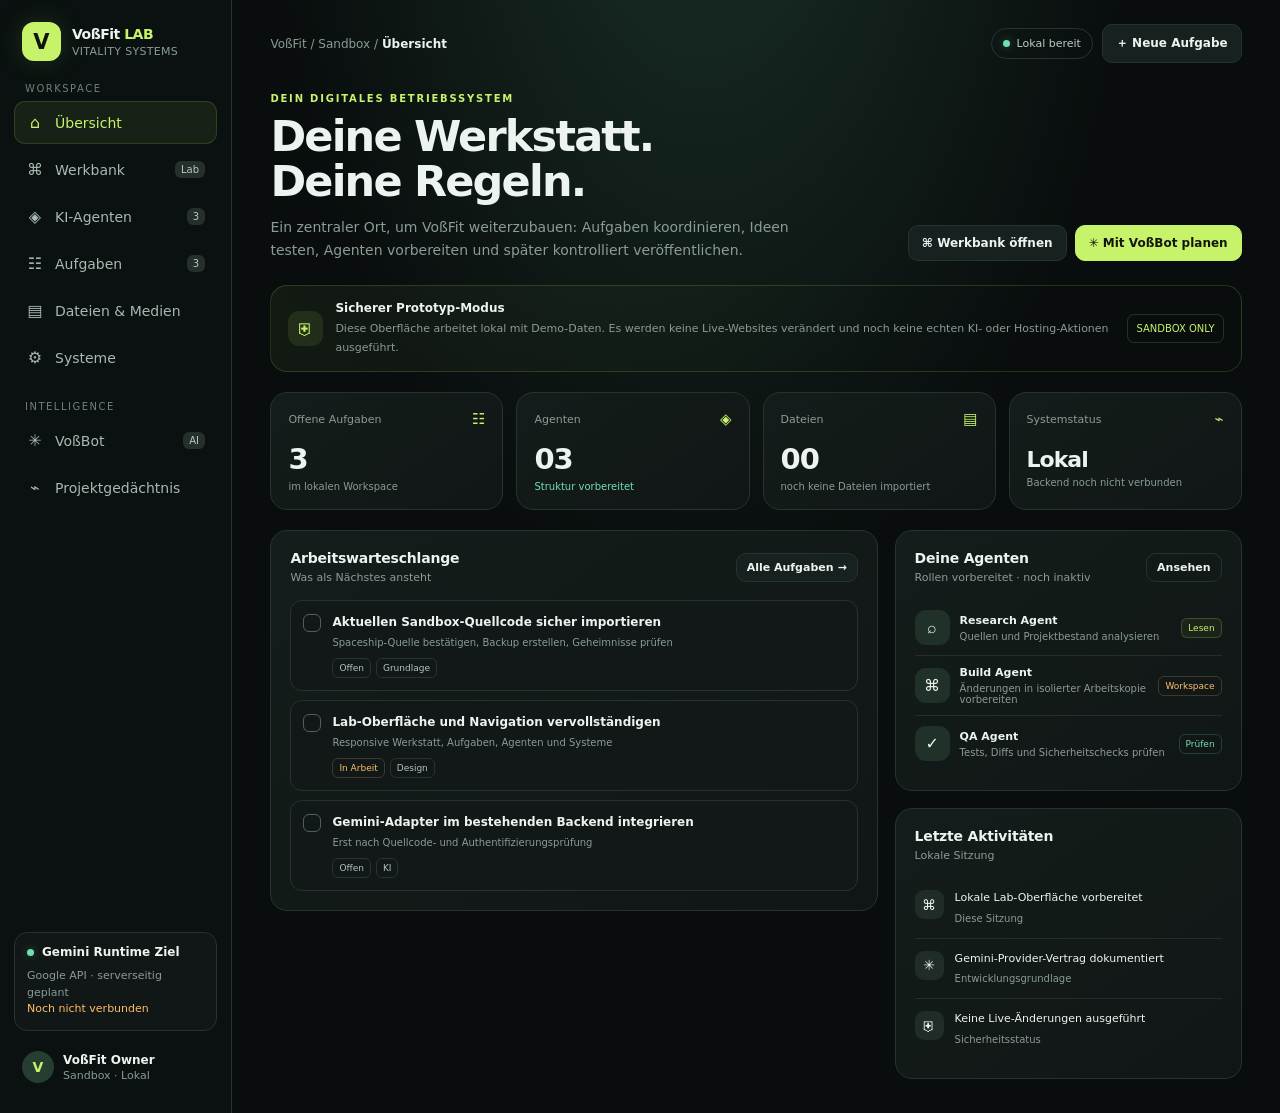
==== apps/lab/index.html @ c57f9d45 "feat: add VoßFit Sandbox Lab workshop prototype" ====
<!doctype html>
<html lang="de">
<head>
<meta charset="utf-8">
<meta name="viewport" content="width=device-width, initial-scale=1">
<meta name="theme-color" content="#0b1010">
<title>VoßFit Lab — Werkstatt</title>
<style>
:root{color-scheme:dark;--bg:#090d0d;--panel:#111818;--panel2:#151f1e;--line:#263331;--muted:#8b9b96;--text:#edf4f0;--lime:#c7f36b;--mint:#71e0b0;--orange:#ffbd69;--red:#ff7e79;--radius:17px;font-family:Inter,ui-sans-serif,system-ui,-apple-system,BlinkMacSystemFont,"Segoe UI",sans-serif}
*{box-sizing:border-box}body{margin:0;background:radial-gradient(ellipse at 55% -20%,#1a3027 0,transparent 44%),var(--bg);color:var(--text);font-size:14px;min-height:100vh}button,input,textarea{font:inherit}button{cursor:pointer;color:inherit}.app{display:grid;grid-template-columns:232px minmax(0,1fr);min-height:100vh}.sidebar{border-right:1px solid var(--line);background:#0b1110f2;padding:22px 14px;display:flex;flex-direction:column;gap:22px}.brand{display:flex;gap:11px;align-items:center;padding:0 8px}.brandmark{height:39px;width:39px;border-radius:12px;background:var(--lime);color:#10150c;display:grid;place-items:center;font-size:21px;font-weight:900;box-shadow:0 0 26px #c7f36b22}.brandname{font-weight:800;letter-spacing:-.5px}.brandname small{display:block;color:var(--muted);font-weight:500;font-size:11px;letter-spacing:.3px;margin-top:3px}.navlabel{font-size:10px;letter-spacing:1.5px;text-transform:uppercase;color:#6f817a;padding:0 11px;margin-bottom:7px}.nav{display:grid;gap:4px}.nav button{display:flex;align-items:center;gap:11px;text-align:left;background:transparent;border:1px solid transparent;border-radius:11px;padding:11px;color:#a9b8b2;width:100%;transition:.18s}.nav button:hover{background:#ffffff08;color:var(--text)}.nav button.active{background:#c7f36b12;border-color:#c7f36b24;color:var(--lime)}.ico{width:18px;text-align:center;font-size:16px}.nav .count{margin-left:auto;font-size:10px;border-radius:6px;background:#25302c;padding:3px 6px;color:#b9c8c1}.side-bottom{margin-top:auto;display:grid;gap:12px}.provider{border:1px solid var(--line);background:#101716;border-radius:13px;padding:12px}.provider-top{display:flex;align-items:center;gap:8px;font-weight:650;font-size:12px}.dot{width:7px;height:7px;background:var(--mint);border-radius:50%;box-shadow:0 0 9px #71e0b055}.provider p{color:var(--muted);font-size:11px;line-height:1.5;margin:9px 0 0}.profile{display:flex;gap:9px;align-items:center;padding:8px}.avatar{width:32px;height:32px;border-radius:50%;background:#263d32;color:var(--lime);display:grid;place-items:center;font-weight:800}.profile small{display:block;color:var(--muted);font-size:11px;margin-top:2px}.main{min-width:0;padding:24px clamp(16px,3vw,42px) 34px;max-width:1600px;width:100%;margin:0 auto}.topbar{display:flex;justify-content:space-between;align-items:center;gap:14px;margin-bottom:30px}.crumb{color:var(--muted);font-size:12px}.crumb strong{color:var(--text);font-weight:650}.top-actions{display:flex;align-items:center;gap:9px}.pill{display:flex;gap:7px;align-items:center;border:1px solid var(--line);border-radius:99px;padding:8px 11px;color:#bdcbc5;font-size:11px}.button{border:1px solid var(--line);background:#17211f;padding:10px 13px;border-radius:10px;font-weight:650;font-size:12px;transition:.18s}.button:hover{border-color:#60776b;background:#1b2924}.button.primary{background:var(--lime);color:#12170c;border-color:var(--lime)}.button.primary:hover{background:#d6ff8b}.button.small{padding:7px 10px;font-size:11px}.button.ghost{background:transparent}.heading{display:flex;align-items:flex-end;justify-content:space-between;gap:18px;margin-bottom:24px}.eyebrow{color:var(--lime);text-transform:uppercase;letter-spacing:1.8px;font-size:10px;font-weight:800;margin-bottom:10px}.heading h1{font-size:clamp(28px,3.4vw,43px);letter-spacing:-1.8px;line-height:1.05;margin:0;font-weight:760}.heading p{color:var(--muted);line-height:1.6;margin:12px 0 0;max-width:570px}.heading-actions{display:flex;gap:8px;flex-shrink:0}.banner{border:1px solid #b9ed6e2a;background:linear-gradient(105deg,#b8ed6b0f,transparent 68%);border-radius:var(--radius);padding:15px 17px;display:flex;align-items:center;gap:12px;margin-bottom:20px}.banner-icon{height:35px;width:35px;flex-shrink:0;border-radius:11px;background:#c7f36b18;color:var(--lime);display:grid;place-items:center;font-size:17px}.banner strong{display:block;font-size:12px;margin-bottom:4px}.banner span{font-size:11px;color:var(--muted);line-height:1.5}.banner .status{margin-left:auto;white-space:nowrap;border:1px solid #b9ed6e2a;color:var(--lime);padding:6px 8px;border-radius:7px;font-size:10px}.stats{display:grid;grid-template-columns:repeat(4,minmax(0,1fr));gap:13px;margin-bottom:20px}.stat,.panel{background:linear-gradient(145deg,#141d1b,#101615);border:1px solid var(--line);border-radius:var(--radius)}.stat{padding:17px}.stat-top{display:flex;justify-content:space-between;align-items:center;color:var(--muted);font-size:11px}.stat-icon{font-size:15px;color:var(--lime)}.stat-value{font-size:29px;font-weight:760;letter-spacing:-1px;margin:14px 0 5px}.stat-foot{color:var(--muted);font-size:10px}.stat-foot em{color:var(--mint);font-style:normal}.content-grid{display:grid;grid-template-columns:minmax(0,1.4fr) minmax(280px,.8fr);gap:17px;align-items:start}.panel{padding:19px;min-width:0}.panel-head{display:flex;align-items:center;justify-content:space-between;gap:12px;margin-bottom:16px}.panel-title{font-weight:720;font-size:14px;letter-spacing:-.2px}.panel-sub{font-size:11px;color:var(--muted);margin-top:5px}.tasklist{display:grid;gap:9px}.task{display:flex;gap:11px;align-items:flex-start;padding:12px;border:1px solid #26322f;border-radius:12px;background:#111817}.task-check{width:18px;height:18px;border:1px solid #50615a;border-radius:6px;display:grid;place-items:center;flex-shrink:0;margin-top:1px;background:transparent}.task-check.done{background:var(--lime);color:#10150c;border-color:var(--lime)}.task-body{flex:1;min-width:0}.task-title{font-size:12px;font-weight:650;line-height:1.5}.task-desc{color:var(--muted);font-size:10px;margin-top:4px;line-height:1.5}.tag{display:inline-flex;border:1px solid var(--line);border-radius:6px;padding:4px 6px;color:#b6c4be;font-size:9px;white-space:nowrap}.tag.lime{color:var(--lime);border-color:#c7f36b33;background:#c7f36b0c}.tag.orange{color:var(--orange);border-color:#ffbd6933}.tag.mint{color:var(--mint);border-color:#71e0b033}.task-meta{display:flex;gap:5px;align-items:center;flex-wrap:wrap;margin-top:8px}.activity{display:grid;gap:0}.activity-item{display:flex;gap:11px;padding:12px 0;border-bottom:1px solid #222e2a}.activity-item:last-child{border-bottom:0}.activity-icon{height:29px;width:29px;border-radius:9px;background:#202c27;display:grid;place-items:center;flex-shrink:0}.activity-text{font-size:11px;line-height:1.5}.activity-text small{display:block;color:var(--muted);margin-top:4px;font-size:10px}.agent-row{display:flex;gap:10px;align-items:center;padding:10px 0;border-bottom:1px solid #222e2a}.agent-row:last-child{border-bottom:0}.agent-symbol{width:35px;height:35px;border-radius:11px;background:#20312a;display:grid;place-items:center;font-size:16px}.agent-info{flex:1}.agent-info strong{font-size:11px;display:block}.agent-info small{color:var(--muted);font-size:10px;display:block;margin-top:4px}.mini-status{font-size:9px;color:var(--mint);display:flex;gap:5px;align-items:center}.mini-status .dot{width:5px;height:5px}.section{display:none}.section.active{display:block}.page-head{margin-bottom:22px}.page-head h2{font-size:27px;letter-spacing:-1px;margin:0}.page-head p{color:var(--muted);line-height:1.6;margin:8px 0 0}.workbench{display:grid;grid-template-columns:minmax(0,1fr) 260px;gap:16px}.dropzone{border:1px dashed #43574c;background:#0e1513;border-radius:14px;padding:27px 16px;text-align:center}.dropzone .bigicon{font-size:28px;margin-bottom:10px}.dropzone strong{display:block;font-size:13px}.dropzone p{font-size:11px;color:var(--muted);line-height:1.6}.dropzone input{display:none}.preview{min-height:170px;background:#0b100f;border:1px solid var(--line);border-radius:12px;padding:14px;font:11px/1.8 ui-monospace,monospace;color:#9fb1a8;white-space:pre-wrap;overflow:auto}.field{display:grid;gap:7px;margin:12px 0}.field label{font-size:11px;color:#c5d1cb}.field input,.field textarea,.chat-input{width:100%;border:1px solid var(--line);border-radius:10px;background:#0b1110;color:var(--text);padding:11px;outline:none}.field input:focus,.field textarea:focus,.chat-input:focus{border-color:#7a9b66}.field textarea{resize:vertical;min-height:95px}.chatbox{display:flex;flex-direction:column;min-height:440px}.chat-log{flex:1;display:grid;align-content:start;gap:12px;padding:4px 0 18px}.msg{display:flex;gap:9px;align-items:flex-start;max-width:88%}.msg.user{margin-left:auto;flex-direction:row-reverse}.msg-icon{width:27px;height:27px;border-radius:9px;display:grid;place-items:center;flex-shrink:0;background:#25372d;color:var(--lime)}.msg.user .msg-icon{background:#2b3331;color:#d2ddd7}.bubble{border:1px solid var(--line);background:#141c1a;border-radius:12px;padding:11px 12px;font-size:11px;line-height:1.7;color:#d2ddd7}.msg.user .bubble{background:#1b2923}.bubble small{display:block;color:var(--muted);font-size:9px;margin-bottom:4px}.chat-compose{display:flex;gap:8px;border-top:1px solid var(--line);padding-top:13px}.chat-compose input{flex:1;min-width:0}.notice{border:1px solid #ffbd6933;background:#ffbd690b;color:#d6b989;border-radius:10px;padding:11px;font-size:10px;line-height:1.6;margin-bottom:15px}.empty{padding:30px 10px;text-align:center;color:var(--muted);font-size:12px}.mobile-menu{display:none}.toast{position:fixed;bottom:20px;right:20px;background:#e1ffc0;color:#14200e;padding:12px 16px;border-radius:10px;font-weight:700;font-size:12px;box-shadow:0 10px 35px #0008;z-index:5;opacity:0;transform:translateY(8px);transition:.2s;pointer-events:none}.toast.show{opacity:1;transform:translateY(0)}.muted{color:var(--muted)}.hidden{display:none!important}
@media(max-width:1050px){.stats{grid-template-columns:repeat(2,minmax(0,1fr))}.content-grid{grid-template-columns:minmax(0,1fr)}.workbench{grid-template-columns:minmax(0,1fr) 230px}}
@media(max-width:700px){.app{grid-template-columns:1fr}.sidebar{position:fixed;z-index:4;inset:0 auto 0 0;width:260px;transform:translateX(-105%);transition:.22s;box-shadow:20px 0 50px #0008}.sidebar.open{transform:translateX(0)}.main{padding:16px 14px 28px}.topbar{margin-bottom:24px}.mobile-menu{display:inline-flex}.heading{align-items:flex-start;flex-direction:column}.heading-actions{width:100%}.heading-actions .button{flex:1}.pill.hide-mobile{display:none}.stats{gap:9px}.stat{padding:13px}.stat-value{font-size:25px}.panel{padding:14px}.workbench{grid-template-columns:1fr}.banner{align-items:flex-start}.banner .status{display:none}.top-actions{gap:6px}.heading h1{font-size:33px}}
</style>
</head>
<body>
<div class="app">
<aside class="sidebar" id="sidebar">
  <div class="brand"><div class="brandmark">V</div><div class="brandname">VoßFit <span style="color:var(--lime)">LAB</span><small>VITALITY SYSTEMS</small></div></div>
  <div><div class="navlabel">Workspace</div><nav class="nav" id="nav">
    <button class="active" data-page="overview"><span class="ico">⌂</span>Übersicht</button>
    <button data-page="workbench"><span class="ico">⌘</span>Werkbank <span class="count">Lab</span></button>
    <button data-page="agents"><span class="ico">◈</span>KI-Agenten <span class="count">3</span></button>
    <button data-page="tasks"><span class="ico">☷</span>Aufgaben <span class="count" id="taskCount">3</span></button>
    <button data-page="files"><span class="ico">▤</span>Dateien & Medien</button>
    <button data-page="systems"><span class="ico">⚙</span>Systeme</button>
  </nav></div>
  <div><div class="navlabel">Intelligence</div><nav class="nav"><button data-page="vossbot"><span class="ico">✳</span>VoßBot <span class="count">AI</span></button><button data-page="memory"><span class="ico">⌁</span>Projektgedächtnis</button></nav></div>
  <div class="side-bottom">
    <div class="provider"><div class="provider-top"><span class="dot"></span> Gemini Runtime Ziel</div><p>Google API · serverseitig geplant<br><span style="color:var(--orange)">Noch nicht verbunden</span></p></div>
    <div class="profile"><div class="avatar">V</div><div><strong style="font-size:12px">VoßFit Owner</strong><small>Sandbox · Lokal</small></div></div>
  </div>
</aside>
<main class="main">
<header class="topbar"><div style="display:flex;align-items:center;gap:11px"><button class="button mobile-menu" id="menuBtn" aria-label="Menü öffnen">☰</button><div class="crumb">VoßFit / Sandbox / <strong id="crumb">Übersicht</strong></div></div><div class="top-actions"><span class="pill hide-mobile"><span class="dot"></span> Lokal bereit</span><button class="button" id="newTaskTop">＋ Neue Aufgabe</button></div></header>
<section class="section active" id="page-overview">
  <div class="heading"><div><div class="eyebrow">Dein digitales Betriebssystem</div><h1>Deine Werkstatt.<br>Deine Regeln.</h1><p>Ein zentraler Ort, um VoßFit weiterzubauen: Aufgaben koordinieren, Ideen testen, Agenten vorbereiten und später kontrolliert veröffentlichen.</p></div><div class="heading-actions"><button class="button" data-goto="workbench">⌘ Werkbank öffnen</button><button class="button primary" data-goto="vossbot">✳ Mit VoßBot planen</button></div></div>
  <div class="banner"><div class="banner-icon">⛨</div><div><strong>Sicherer Prototyp-Modus</strong><span>Diese Oberfläche arbeitet lokal mit Demo-Daten. Es werden keine Live-Websites verändert und noch keine echten KI- oder Hosting-Aktionen ausgeführt.</span></div><span class="status">SANDBOX ONLY</span></div>
  <div class="stats">
    <div class="stat"><div class="stat-top">Offene Aufgaben <span class="stat-icon">☷</span></div><div class="stat-value" id="statOpen">3</div><div class="stat-foot">im lokalen Workspace</div></div>
    <div class="stat"><div class="stat-top">Agenten <span class="stat-icon">◈</span></div><div class="stat-value">03</div><div class="stat-foot"><em>Struktur vorbereitet</em></div></div>
    <div class="stat"><div class="stat-top">Dateien <span class="stat-icon">▤</span></div><div class="stat-value" id="statFiles">00</div><div class="stat-foot">noch keine Dateien importiert</div></div>
    <div class="stat"><div class="stat-top">Systemstatus <span class="stat-icon">⌁</span></div><div class="stat-value" style="font-size:22px;margin-top:19px">Lokal</div><div class="stat-foot">Backend noch nicht verbunden</div></div>
  </div>
  <div class="content-grid">
    <div class="panel"><div class="panel-head"><div><div class="panel-title">Arbeitswarteschlange</div><div class="panel-sub">Was als Nächstes ansteht</div></div><button class="button small" data-goto="tasks">Alle Aufgaben →</button></div><div class="tasklist" id="overviewTasks"></div></div>
    <div style="display:grid;gap:17px"><div class="panel"><div class="panel-head"><div><div class="panel-title">Deine Agenten</div><div class="panel-sub">Rollen vorbereitet · noch inaktiv</div></div><button class="button small ghost" data-goto="agents">Ansehen</button></div><div id="agentMini"></div></div><div class="panel"><div class="panel-head"><div><div class="panel-title">Letzte Aktivitäten</div><div class="panel-sub">Lokale Sitzung</div></div></div><div class="activity" id="activityList"></div></div></div>
  </div>
</section>
<section class="section" id="page-workbench">
  <div class="page-head"><div class="eyebrow">Kreativbereich</div><h2>Werkbank</h2><p>Ideen, Dateien und kleine Experimente sammeln. Später kann hier ein isolierter Ausführungsbereich dazukommen.</p></div>
  <div class="notice">Prototyp-Hinweis: Uploads werden hier nicht an einen Server übertragen. Ausgewählte Dateien bleiben nur in dieser Browser-Sitzung und werden nicht dauerhaft gespeichert.</div>
  <div class="workbench"><div class="panel"><div class="panel-head"><div><div class="panel-title">Experiment erstellen</div><div class="panel-sub">Notiz, UI-Idee oder Code-Skizze</div></div><span class="tag lime">LOCAL</span></div><div class="field"><label for="expTitle">Titel</label><input id="expTitle" placeholder="z. B. Neuer Agenten-Workspace"></div><div class="field"><label for="expType">Typ</label><select id="expType" class="chat-input"><option>UI-Idee</option><option>Funktionskonzept</option><option>Code-Skizze</option><option>Notiz</option></select></div><div class="field"><label for="expBody">Beschreibung / Inhalt</label><textarea id="expBody" placeholder="Was möchtest du ausprobieren?"></textarea></div><button class="button primary" id="saveExperiment">＋ Experiment lokal anlegen</button><div style="height:16px"></div><div class="panel-head"><div><div class="panel-title">Deine Experimente</div><div class="panel-sub">Sitzungsinterner Prototyp</div></div></div><div id="experiments" class="tasklist"><div class="empty">Noch keine Experimente angelegt.</div></div></div>
    <div style="display:grid;gap:16px"><div class="panel"><div class="panel-title">Dateien ansehen</div><div class="panel-sub">Nur lokale Vorschau, kein Upload</div><label class="dropzone" for="localFiles" style="display:block;margin-top:13px;cursor:pointer"><div class="bigicon">⇧</div><strong>Datei auswählen</strong><p>Text, Bilder, Dokumente<br>bleiben lokal in dieser Vorschau</p><span class="button small">Datei wählen</span><input type="file" id="localFiles" multiple></label><div id="filePreview" style="margin-top:10px"></div></div><div class="panel"><div class="panel-title">Sicherer Ablauf</div><div class="activity"><div class="activity-item"><div class="activity-icon">01</div><div class="activity-text">Quelle sichern<small>Backup der Sandbox erstellen</small></div></div><div class="activity-item"><div class="activity-icon">02</div><div class="activity-text">Geheimnisse prüfen<small>Schlüssel nicht ins Git übernehmen</small></div></div><div class="activity-item"><div class="activity-icon">03</div><div class="activity-text">Lokal testen<small>Änderungen vergleichen und prüfen</small></div></div><div class="activity-item"><div class="activity-icon">04</div><div class="activity-text">Freigabe einholen<small>Erst dann Sandbox-Release</small></div></div></div></div></div></div>
</section>
<section class="section" id="page-agents">
  <div class="page-head"><div class="eyebrow">Agenten-Orchestrierung</div><h2>KI-Agenten</h2><p>Geteiltes Projektwissen, aber getrennte Aufgabenverläufe und begrenzte Berechtigungen. Die folgenden Rollen sind derzeit konzeptionell.</p></div><div class="notice">Noch keine autonomen Aktionen: Agenten sind hier Rollen- und Berechtigungskonzepte, keine laufenden KI-Prozesse.</div><div class="content-grid"><div class="panel"><div class="panel-head"><div><div class="panel-title">Agenten-Team</div><div class="panel-sub">Vorgeschlagene Rollen</div></div></div><div id="agentFull"></div></div><div class="panel"><div class="panel-title">Berechtigungsmodell</div><div class="panel-sub">Least privilege — jede Rolle nur mit nötigen Rechten</div><div class="activity" style="margin-top:12px"><div class="activity-item"><div class="activity-icon">⌕</div><div class="activity-text"><strong>Research Agent</strong><small>Lesen, zusammenfassen, Quellen protokollieren</small></div></div><div class="activity-item"><div class="activity-icon">⌘</div><div class="activity-text"><strong>Build Agent</strong><small>Änderungen im isolierten Workspace vorbereiten</small></div></div><div class="activity-item"><div class="activity-icon">✓</div><div class="activity-text"><strong>QA Agent</strong><small>Tests ausführen, Diff prüfen, Fehler melden</small></div></div><div class="activity-item"><div class="activity-icon">⛨</div><div class="activity-text"><strong>Owner-Freigabe</strong><small>Veröffentlichung und kritische Aktionen nur nach Bestätigung</small></div></div></div></div></div>
</section>
<section class="section" id="page-tasks">
  <div class="page-head"><div class="eyebrow">Task Engine · Vorschau</div><h2>Aufgaben</h2><p>Aufträge in kleine, nachvollziehbare Schritte zerlegen. Änderungen hier werden nur im aktuellen Browser gespeichert.</p></div><div class="content-grid"><div class="panel"><div class="panel-head"><div><div class="panel-title">Aufgabenliste</div><div class="panel-sub">Lokale Demo-Daten</div></div><button class="button primary small" id="newTask">＋ Aufgabe</button></div><div class="tasklist" id="allTasks"></div></div><div class="panel"><div class="panel-title">Neue Aufgabe</div><div class="panel-sub">Für den lokalen Prototyp</div><div class="field"><label for="taskTitle">Auftrag</label><input id="taskTitle" placeholder="Was soll erledigt werden?"></div><div class="field"><label for="taskDesc">Kontext (optional)</label><textarea id="taskDesc" placeholder="Ziel, Grenzen, gewünschtes Ergebnis"></textarea></div><button class="button primary" id="addTask">Aufgabe hinzufügen</button></div></div>
</section>
<section class="section" id="page-files">
  <div class="page-head"><div class="eyebrow">Datei- & Medien-Hub</div><h2>Dateien & Medien</h2><p>Späterer zentraler Eingang für Bilder, Videos, Dokumente und Projektdaten — mit Berechtigungen und privaten Speicherpfaden.</p></div><div class="notice">R2 ist noch nicht eingerichtet. Diese Vorschau lädt nichts hoch und zeigt keine bestehenden Server-Dateien an.</div><div class="panel"><div class="panel-head"><div><div class="panel-title">Lokale Dateivorschau</div><div class="panel-sub">Wähle Dateien aus, um Namen und Typ zu sehen</div></div><label for="filesInput" class="button small">＋ Dateien auswählen</label><input id="filesInput" type="file" multiple hidden></div><div id="filesList" class="tasklist"><div class="empty">Noch keine Dateien ausgewählt.</div></div></div>
</section>
<section class="section" id="page-systems">
  <div class="page-head"><div class="eyebrow">Infrastruktur & Integrationen</div><h2>Systeme</h2><p>Klare Grenzen zwischen Sandbox und offiziellem Projekt. Statuswerte sind aktuelle Planungsinformationen, keine Live-Healthchecks.</p></div><div class="content-grid"><div class="panel"><div class="panel-title">Integrationen</div><div class="activity" style="margin-top:10px"><div class="activity-item"><div class="activity-icon">G</div><div class="activity-text"><strong>Google Login</strong><small>Im bestehenden Lab laut Projektstatus bereits eingerichtet; hier nicht live geprüft.</small></div><span class="tag mint">bekannt</span></div><div class="activity-item"><div class="activity-icon">✳</div><div class="activity-text"><strong>Gemini API</strong><small>Serverseitiger Adapter als nächster Integrationsschritt</small></div><span class="tag orange">geplant</span></div><div class="activity-item"><div class="activity-icon">▤</div><div class="activity-text"><strong>Cloudflare R2</strong><small>Privater Datei- und Medien-Speicher</small></div><span class="tag orange">offen</span></div><div class="activity-item"><div class="activity-icon">⌘</div><div class="activity-text"><strong>Isolierte Ausführung</strong><small>Workspace, Ressourcenlimits, Testläufe</small></div><span class="tag orange">offen</span></div><div class="activity-item"><div class="activity-icon">↗</div><div class="activity-text"><strong>GitHub Sync</strong><small>Remote muss vor Push auf das korrekte Sandbox-Repo geprüft werden</small></div><span class="tag orange">prüfen</span></div></div></div><div class="panel"><div class="panel-title">Umgebungsgrenzen</div><div class="panel-sub">Keine automatische Veröffentlichung</div><div class="field"><label>Arbeitsumgebung</label><input value="VoßFit Sandbox · lokal" readonly></div><div class="field"><label>Sandbox-Domains</label><input value="voßfit.de · lab.voßfit.de" readonly></div><div class="field"><label>Offizielles Projekt</label><input value="vossfit.de · lab.vossfit.de" readonly></div><div class="notice">Offizielles Projekt ist ausdrücklich außerhalb des Scopes. Kein automatischer Sync und kein Deployment.</div></div></div>
</section>
<section class="section" id="page-vossbot">
  <div class="page-head"><div class="eyebrow">Dein KI-Copilot</div><h2>VoßBot</h2><p>Aufträge formulieren, Ideen strukturieren und nächste Schritte vorbereiten. Diese Chat-Ansicht ist noch eine UI-Demo und ruft kein KI-Modell auf.</p></div><div class="content-grid"><div class="panel chatbox"><div class="panel-head"><div><div class="panel-title">Mit VoßBot planen</div><div class="panel-sub"><span style="color:var(--orange)">● Demo-Modus</span> · keine echte KI-Verbindung</div></div><span class="tag">Gemini später</span></div><div class="chat-log" id="chatLog"><div class="msg"><div class="msg-icon">✳</div><div class="bubble"><small>VoßBot · Demo</small>Hey! Ich bin die lokale Chat-Vorschau. Du kannst hier deine Idee formulieren. Aktuell simuliere ich nur eine Rückmeldung — die Gemini API wird erst nach Import und Backend-Prüfung integriert.</div></div></div><form class="chat-compose" id="chatForm"><input class="chat-input" id="chatInput" placeholder="Was sollen wir als Nächstes bauen?" autocomplete="off"><button class="button primary" type="submit">Senden ↗</button></form></div><div class="panel"><div class="panel-title">Schnellstart</div><div class="panel-sub">Beispielaufträge zum Ausprobieren</div><div style="display:grid;gap:8px;margin-top:15px"><button class="button ghost prompt" data-prompt="Plane den sicheren Import des aktuellen Sandbox-Lab-Quellcodes.">Quellcode sicher importieren</button><button class="button ghost prompt" data-prompt="Erstelle einen Plan für den Gemini-Adapter mit serverseitiger Authentifizierung.">Gemini-Adapter planen</button><button class="button ghost prompt" data-prompt="Entwirf den Aufbau für private Dateiablage mit Cloudflare R2.">R2-Dateispeicher planen</button><button class="button ghost prompt" data-prompt="Definiere die ersten drei autonomen Agenten und ihre Berechtigungen.">Agenten strukturieren</button></div><div class="notice" style="margin-top:14px">Keine Zugangsdaten, Passwörter oder API-Schlüssel in den Chat eingeben.</div></div></div>
</section>
<section class="section" id="page-memory">
  <div class="page-head"><div class="eyebrow">Wissensbasis</div><h2>Projektgedächtnis</h2><p>Gemeinsame, freigegebene Projektfakten — getrennt von privaten Agentenverläufen und einzelnen Arbeitsaufträgen.</p></div><div class="notice">Noch keine persistente Datenbank oder Vektor-Suche verbunden. Die Einträge unten sind feste, nicht editierbare Architekturhinweise.</div><div class="panel"><div class="activity"><div class="activity-item"><div class="activity-icon">01</div><div class="activity-text"><strong>Projektgrenze</strong><small>Sandbox und offizielles Projekt verwenden getrennte Konfigurationen, Zugangsdaten und Deploy-Ziele.</small></div><span class="tag lime">Regel</span></div><div class="activity-item"><div class="activity-icon">02</div><div class="activity-text"><strong>Runtime-Anbieter</strong><small>Google Gemini ist als späterer Laufzeit-Anbieter vorgesehen; der Schlüssel liegt serverseitig.</small></div><span class="tag lime">Entscheidung</span></div><div class="activity-item"><div class="activity-icon">03</div><div class="activity-text"><strong>Release-Gate</strong><small>Keine Veröffentlichung ohne explizite Freigabe, Backup, Prüfung und Rollback-Plan.</small></div><span class="tag lime">Regel</span></div><div class="activity-item"><div class="activity-icon">04</div><div class="activity-text"><strong>Quellcode-Import</strong><small>Aktueller Spaceship-Quellcode ist noch nicht importiert oder als aktuelle Version verifiziert.</small></div><span class="tag orange">offen</span></div></div></div>
</section>
</main>
</div>
<div class="toast" id="toast" role="status" aria-live="polite"></div>
<script>
(function(){
const $=s=>document.querySelector(s), $$=s=>Array.from(document.querySelectorAll(s));
let tasks=[
{id:1,title:"Aktuellen Sandbox-Quellcode sicher importieren",desc:"Spaceship-Quelle bestätigen, Backup erstellen, Geheimnisse prüfen",status:"Offen",tag:"Grundlage"},
{id:2,title:"Lab-Oberfläche und Navigation vervollständigen",desc:"Responsive Werkstatt, Aufgaben, Agenten und Systeme",status:"In Arbeit",tag:"Design"},
{id:3,title:"Gemini-Adapter im bestehenden Backend integrieren",desc:"Erst nach Quellcode- und Authentifizierungsprüfung",status:"Offen",tag:"KI"}
];
let experiments=[];
let activities=[
{icon:"⌘",text:"Lokale Lab-Oberfläche vorbereitet",time:"Diese Sitzung"},
{icon:"✳",text:"Gemini-Provider-Vertrag dokumentiert",time:"Entwicklungsgrundlage"},
{icon:"⛨",text:"Keine Live-Änderungen ausgeführt",time:"Sicherheitsstatus"}
];
const agents=[
{icon:"⌕",name:"Research Agent",desc:"Quellen und Projektbestand analysieren",scope:"Lesen",color:"lime"},
{icon:"⌘",name:"Build Agent",desc:"Änderungen in isolierter Arbeitskopie vorbereiten",scope:"Workspace",color:"orange"},
{icon:"✓",name:"QA Agent",desc:"Tests, Diffs und Sicherheitschecks prüfen",scope:"Prüfen",color:"mint"}
];
function toast(msg){const t=$("#toast");t.textContent=msg;t.classList.add("show");clearTimeout(window.__toastTimer);window.__toastTimer=setTimeout(()=>t.classList.remove("show"),2600)}
function safe(s){return String(s).replace(/[&<>"']/g,c=>({"&":"&amp;","<":"&lt;",">":"&gt;",'"':"&quot;","'":"&#39;"}[c]))}
function renderTasks(target,limit){const host=$(target);if(!host)return;const arr=limit?tasks.slice(0,limit):tasks;if(!arr.length){host.innerHTML='<div class="empty">Keine Aufgaben vorhanden.</div>';return}host.innerHTML=arr.map(t=>'<div class="task"><button class="task-check '+(t.status==="Erledigt"?"done":"")+'" data-toggle="'+t.id+'" aria-label="Aufgabe umschalten">'+(t.status==="Erledigt"?"✓":"")+'</button><div class="task-body"><div class="task-title">'+safe(t.title)+'</div><div class="task-desc">'+safe(t.desc||"Kein zusätzlicher Kontext")+'</div><div class="task-meta"><span class="tag '+(t.status==="Erledigt"?"mint":t.status==="In Arbeit"?"orange":"")+'">'+safe(t.status)+'</span><span class="tag">'+safe(t.tag||"Eigene Aufgabe")+'</span></div></div></div>').join("")}
function renderAgents(target){const host=$(target);if(!host)return;host.innerHTML=agents.map(a=>'<div class="agent-row"><div class="agent-symbol">'+a.icon+'</div><div class="agent-info"><strong>'+a.name+'</strong><small>'+a.desc+'</small></div><span class="tag '+a.color+'">'+a.scope+'</span></div>').join("")}
function renderActivities(){const host=$("#activityList");host.innerHTML=activities.slice(0,5).map(a=>'<div class="activity-item"><div class="activity-icon">'+a.icon+'</div><div class="activity-text">'+safe(a.text)+'<small>'+safe(a.time)+'</small></div></div>').join("")}
function update(){renderTasks("#overviewTasks",3);renderTasks("#allTasks");renderAgents("#agentMini");renderAgents("#agentFull");renderActivities();$("#statOpen").textContent=tasks.filter(t=>t.status!=="Erledigt").length;$("#taskCount").textContent=tasks.filter(t=>t.status!=="Erledigt").length}
function go(page){$$(".section").forEach(s=>s.classList.remove("active"));const target=$("#page-"+page);if(target)target.classList.add("active");$$("[data-page]").forEach(b=>b.classList.toggle("active",b.dataset.page===page));const nav=$('[data-page="'+page+'"]');$("#crumb").textContent=nav?nav.textContent.trim():({vossbot:"VoßBot",memory:"Projektgedächtnis"}[page]||page);$("#sidebar").classList.remove("open");window.scrollTo({top:0,behavior:"smooth"})}
$("#nav").addEventListener("click",e=>{const b=e.target.closest("[data-page]");if(b)go(b.dataset.page)});
document.addEventListener("click",e=>{const g=e.target.closest("[data-goto]");if(g)go(g.dataset.goto);const tog=e.target.closest("[data-toggle]");if(tog){const t=tasks.find(x=>x.id===Number(tog.dataset.toggle));if(t){t.status=t.status==="Erledigt"?"Offen":"Erledigt";activities.unshift({icon:"☷",text:"Aufgabe aktualisiert: "+t.title,time:"Gerade eben"});update()}}});
$("#menuBtn").addEventListener("click",()=>$("#sidebar").classList.toggle("open"));
function addTask(){const title=$("#taskTitle").value.trim();if(!title){toast("Gib deiner Aufgabe zuerst einen Titel.");$("#taskTitle").focus();return}tasks.unshift({id:Date.now(),title,desc:$("#taskDesc").value.trim(),status:"Offen",tag:"Eigene Aufgabe"});activities.unshift({icon:"＋",text:"Aufgabe erstellt: "+title,time:"Gerade eben"});$("#taskTitle").value="";$("#taskDesc").value="";update();toast("Aufgabe lokal hinzugefügt.")}
$("#addTask").addEventListener("click",addTask);$("#newTask").addEventListener("click",()=>$("#taskTitle").focus());$("#newTaskTop").addEventListener("click",()=>{go("tasks");setTimeout(()=>$("#taskTitle").focus(),80)});
$("#saveExperiment").addEventListener("click",()=>{const title=$("#expTitle").value.trim();const body=$("#expBody").value.trim();if(!title){toast("Bitte einen Titel eintragen.");return}experiments.unshift({title,body,type:$("#expType").value});$("#expTitle").value="";$("#expBody").value="";$("#experiments").innerHTML=experiments.map(x=>'<div class="task"><div class="task-body"><div class="task-title">'+safe(x.title)+'</div><div class="task-desc">'+safe(x.body||"Keine Beschreibung")+'</div><div class="task-meta"><span class="tag lime">'+safe(x.type)+'</span><span class="tag">Nur lokal</span></div></div></div>').join("");toast("Experiment für diese Sitzung angelegt.")});
function showFiles(input,target){const host=$(target);const files=Array.from(input.files||[]);if(!files.length)return;host.innerHTML=files.map(f=>'<div class="task"><div class="activity-icon">▤</div><div class="task-body"><div class="task-title">'+safe(f.name)+'</div><div class="task-desc">'+safe(f.type||"Unbekannter Dateityp")+' · '+(f.size/1024).toFixed(1)+' KB</div></div></div>').join("");$("#statFiles").textContent=String(files.length).padStart(2,"0");toast("Dateiliste lokal angezeigt — nichts hochgeladen.")}
$("#localFiles").addEventListener("change",e=>showFiles(e.target,"#filePreview"));$("#filesInput").addEventListener("change",e=>showFiles(e.target,"#filesList"));
function sendChat(text){const log=$("#chatLog");const user=document.createElement("div");user.className="msg user";user.innerHTML='<div class="msg-icon">V</div><div class="bubble"><small>Du · Lokal</small>'+safe(text)+'</div>';log.appendChild(user);const bot=document.createElement("div");bot.className="msg";bot.innerHTML='<div class="msg-icon">✳</div><div class="bubble"><small>VoßBot · Demo</small>Ich habe deinen Auftrag in der Vorschau erhalten. Die echte Planung und Ausführung wird aktiviert, sobald der aktuelle Quellcode importiert und die Gemini-Anbindung sicher integriert ist. Als nächsten Schritt würde ich den Auftrag in kleine Tasks aufteilen und erst nach deiner Freigabe Dateien verändern.</div>';log.appendChild(bot);$("#chatInput").value="";log.scrollTop=log.scrollHeight}
$("#chatForm").addEventListener("submit",e=>{e.preventDefault();const val=$("#chatInput").value.trim();if(val)sendChat(val)});
$$(".prompt").forEach(b=>b.addEventListener("click",()=>{go("vossbot");$("#chatInput").value=b.dataset.prompt;$("#chatInput").focus()}));
update();
})();
</script>
</body>
</html>
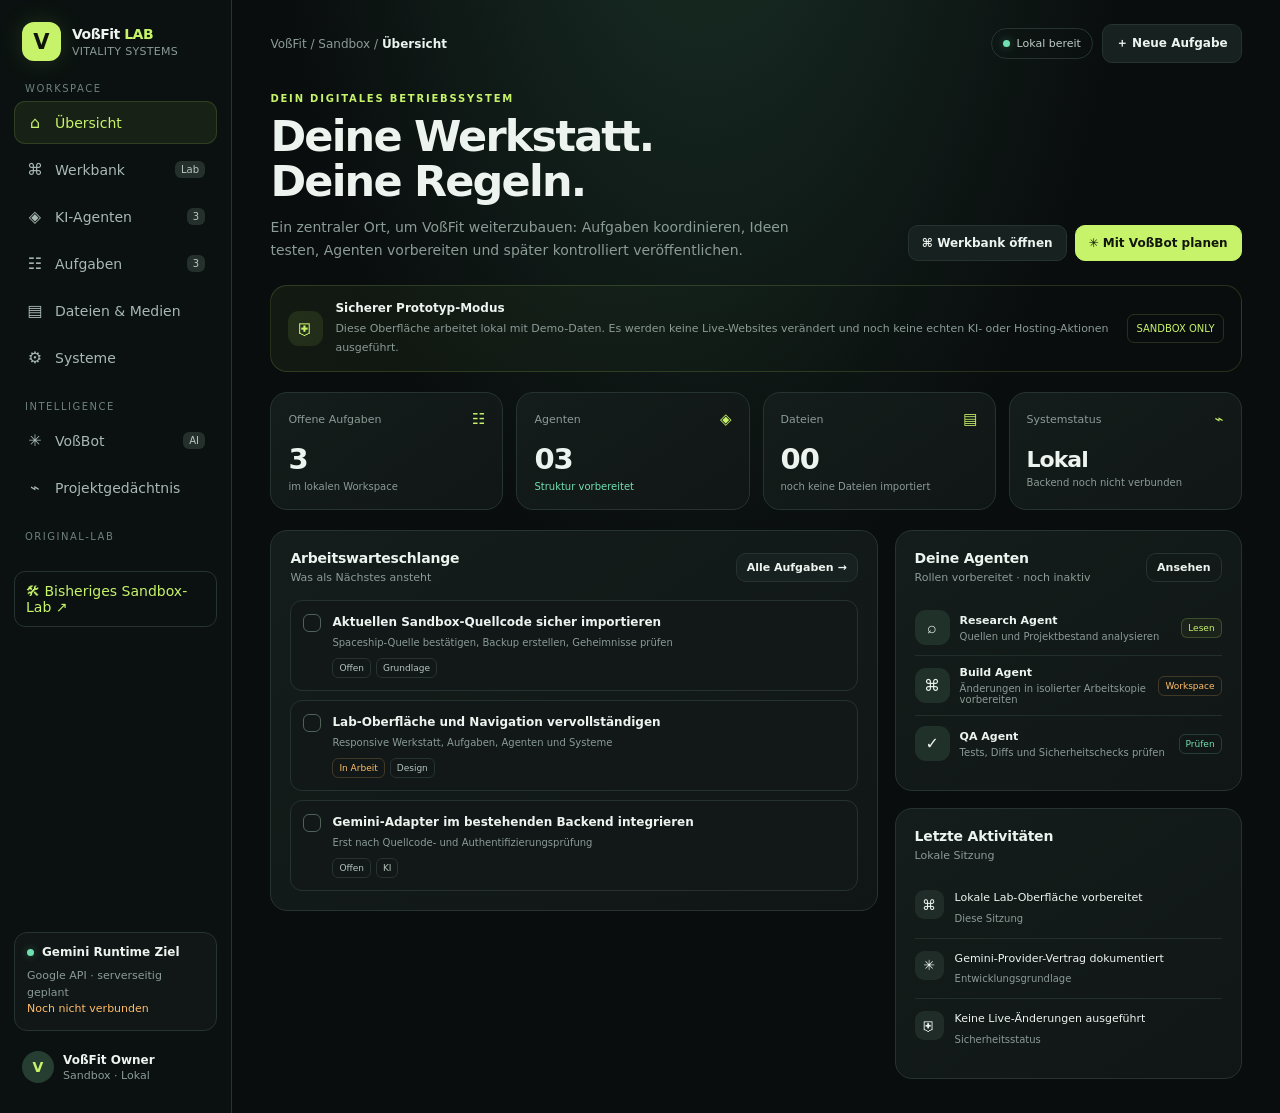
==== commit dd55f215: "lab: preserve original Sandbox Lab design alongside OS prototype" ====
--- a/apps/lab/index.html
+++ b/apps/lab/index.html
@@ -25,7 +25,7 @@
     <button data-page="systems"><span class="ico">⚙</span>Systeme</button>
   </nav></div>
   <div><div class="navlabel">Intelligence</div><nav class="nav"><button data-page="vossbot"><span class="ico">✳</span>VoßBot <span class="count">AI</span></button><button data-page="memory"><span class="ico">⌁</span>Projektgedächtnis</button></nav></div>
-  <div class="side-bottom">
+  <div class="navlabel">Original-Lab</div><nav class="nav"><a href="./original-lab.html" style="display:flex;align-items:center;gap:11px;text-decoration:none;color:var(--lime);padding:11px;border:1px solid var(--line);border-radius:11px">&#128736; Bisheriges Sandbox-Lab &#8599;</a></nav><div class="side-bottom">
     <div class="provider"><div class="provider-top"><span class="dot"></span> Gemini Runtime Ziel</div><p>Google API · serverseitig geplant<br><span style="color:var(--orange)">Noch nicht verbunden</span></p></div>
     <div class="profile"><div class="avatar">V</div><div><strong style="font-size:12px">VoßFit Owner</strong><small>Sandbox · Lokal</small></div></div>
   </div>
